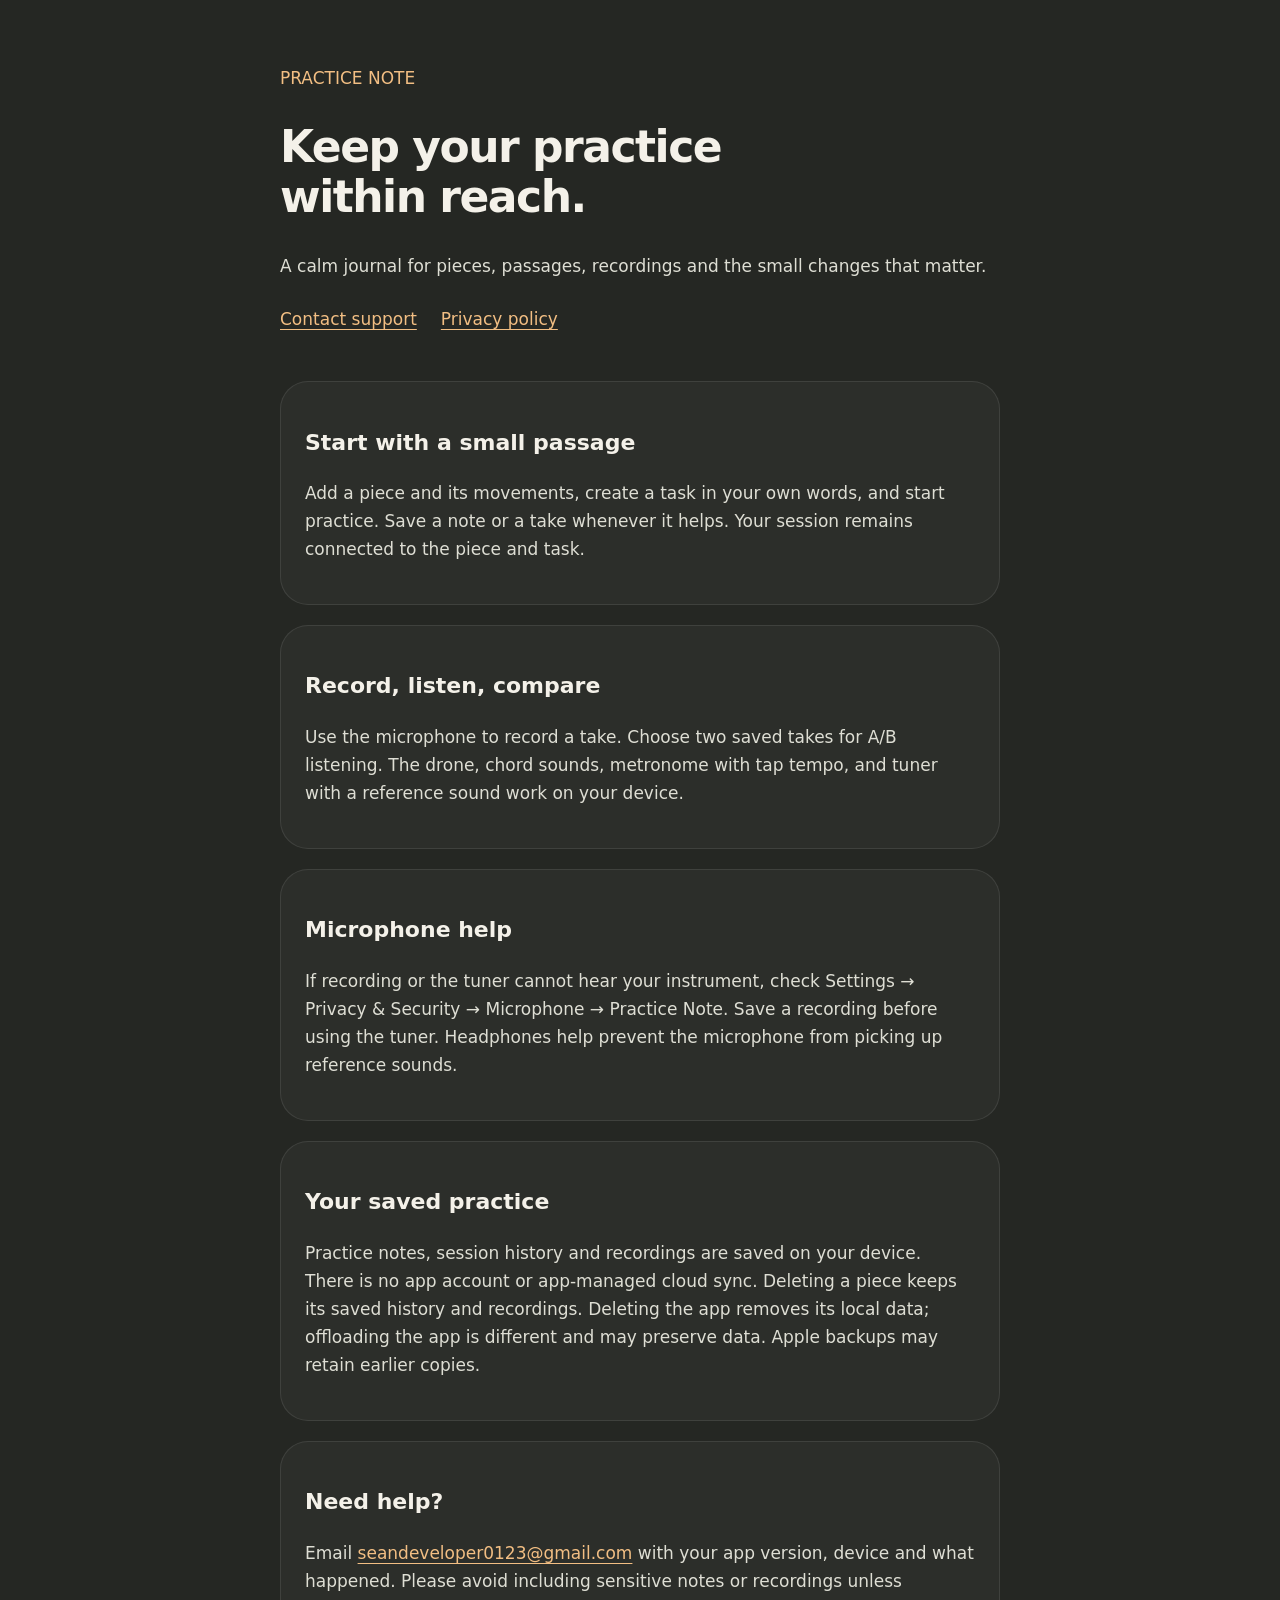
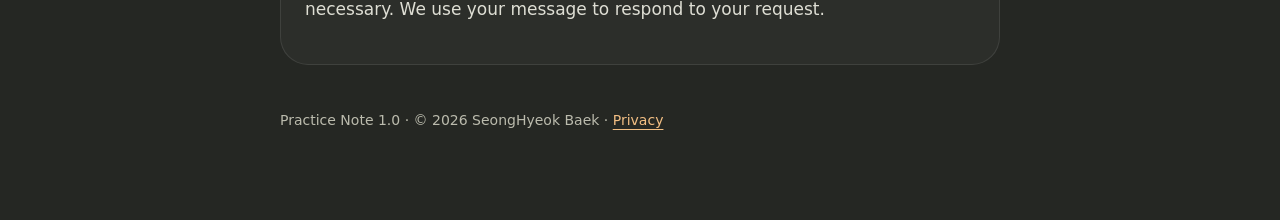
==== index.html @ 087d8af7 "Publish Practice Note support and privacy pages" ====
<!doctype html><html lang="en"><head><meta charset="utf-8"><meta name="viewport" content="width=device-width,initial-scale=1"><title>Practice Note · Support</title><meta name="description" content="Support and privacy information for Practice Note, a calm practice journal for musicians."><style>html{color-scheme:light dark}body{margin:0;background:#252723;color:#f4f1e9;font:17px/1.65 system-ui,-apple-system,sans-serif}main{max-width:720px;margin:64px auto;padding:0 24px}header{margin-bottom:40px}h1{font-size:44px;line-height:1.15;letter-spacing:-1.5px}h2{font-size:22px}p{color:#deded4}section{background:#ffffff09;border:1px solid #ffffff17;border-radius:28px;padding:24px;margin:20px 0}a{color:#f2be83;text-underline-offset:4px}nav a{display:inline-block;margin-right:24px;padding:8px 0}.tag{color:#f2be83}footer{font-size:14px;color:#bbbbad;padding:24px 0}li{margin:8px 0}@media(max-width:480px){main{margin:40px auto}h1{font-size:38px}}</style></head><body><main><header><p class="tag">PRACTICE NOTE</p><h1>Keep your practice<br>within reach.</h1><p>A calm journal for pieces, passages, recordings and the small changes that matter.</p><nav><a href="mailto:seandeveloper0123@gmail.com">Contact support</a><a href="privacy.html">Privacy policy</a></nav></header><section><h2>Start with a small passage</h2><p>Add a piece and its movements, create a task in your own words, and start practice. Save a note or a take whenever it helps. Your session remains connected to the piece and task.</p></section><section><h2>Record, listen, compare</h2><p>Use the microphone to record a take. Choose two saved takes for A/B listening. The drone, chord sounds, metronome with tap tempo, and tuner with a reference sound work on your device.</p></section><section><h2>Microphone help</h2><p>If recording or the tuner cannot hear your instrument, check Settings → Privacy &amp; Security → Microphone → Practice Note. Save a recording before using the tuner. Headphones help prevent the microphone from picking up reference sounds.</p></section><section><h2>Your saved practice</h2><p>Practice notes, session history and recordings are saved on your device. There is no app account or app-managed cloud sync. Deleting a piece keeps its saved history and recordings. Deleting the app removes its local data; offloading the app is different and may preserve data. Apple backups may retain earlier copies.</p></section><section><h2>Need help?</h2><p>Email <a href="mailto:seandeveloper0123@gmail.com">seandeveloper0123@gmail.com</a> with your app version, device and what happened. Please avoid including sensitive notes or recordings unless necessary. We use your message to respond to your request.</p></section><footer>Practice Note 1.0 · © 2026 SeongHyeok Baek · <a href="privacy.html">Privacy</a></footer></main></body></html>
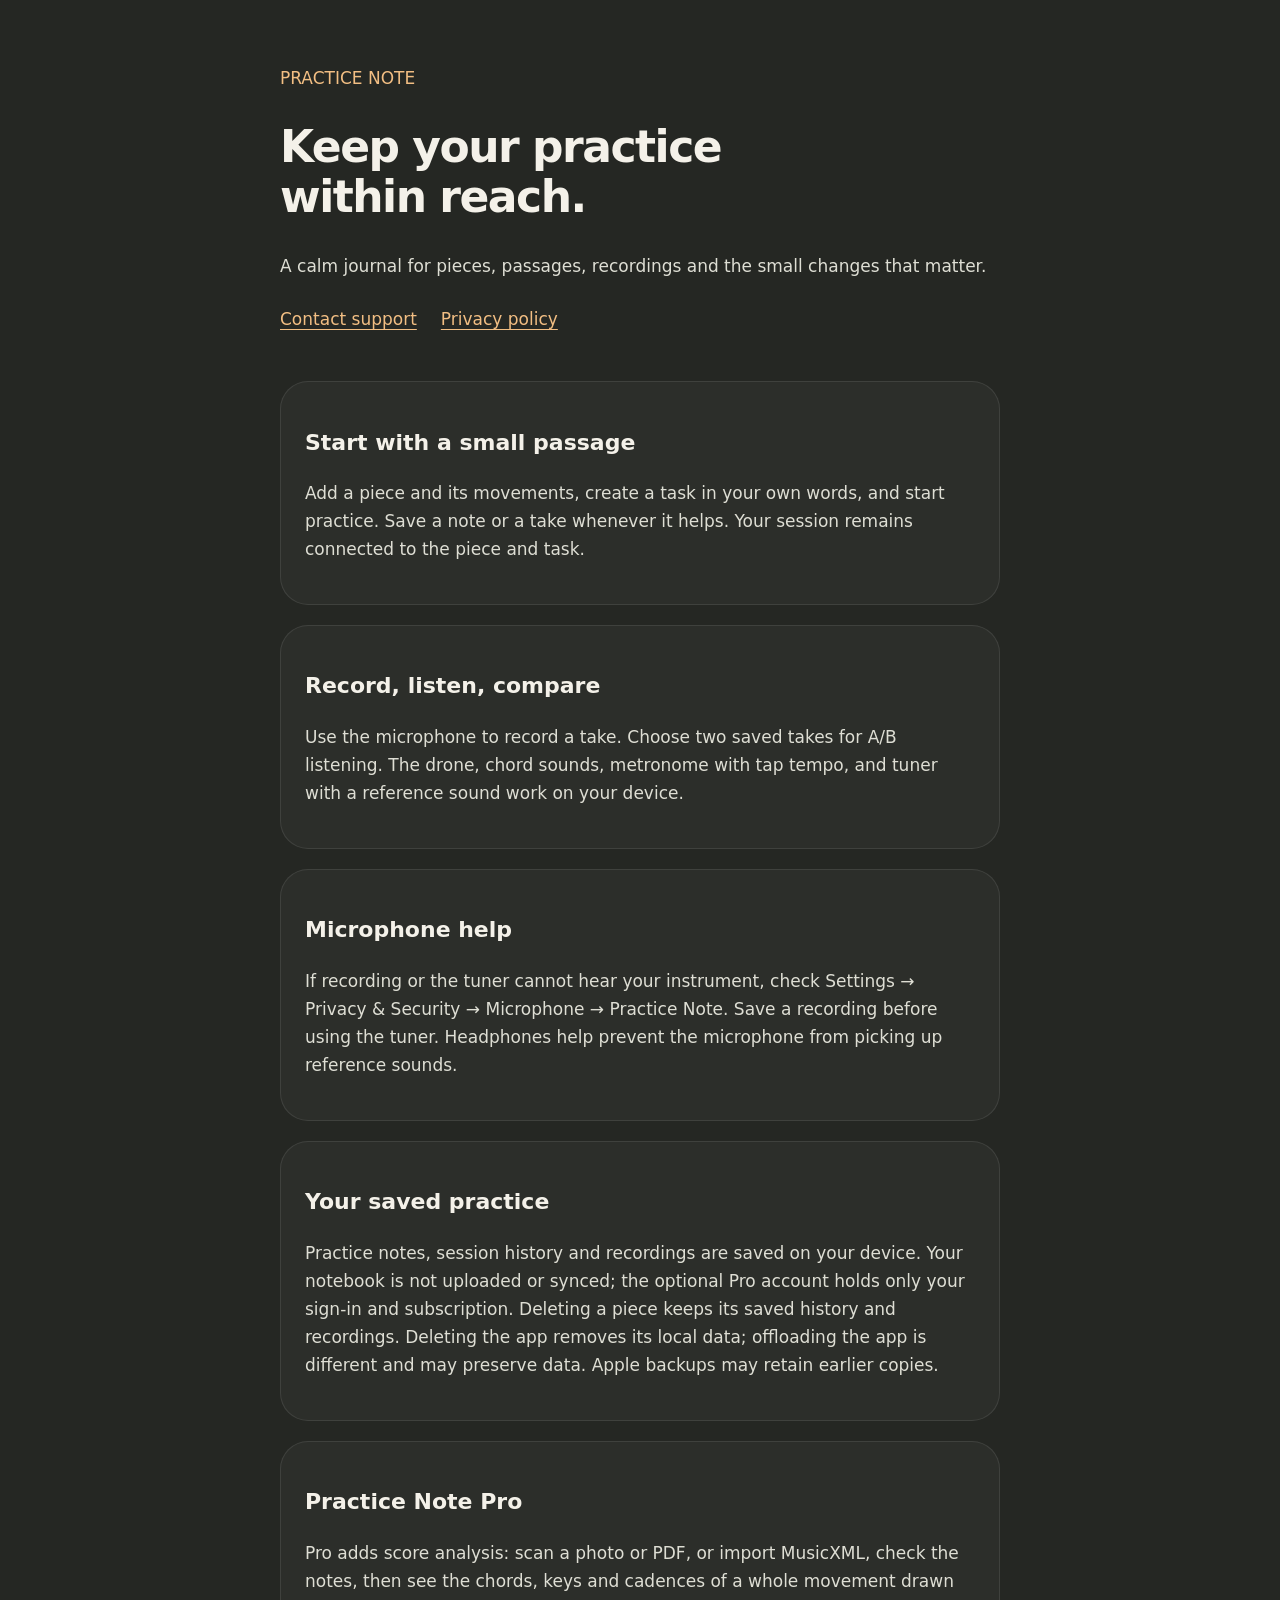
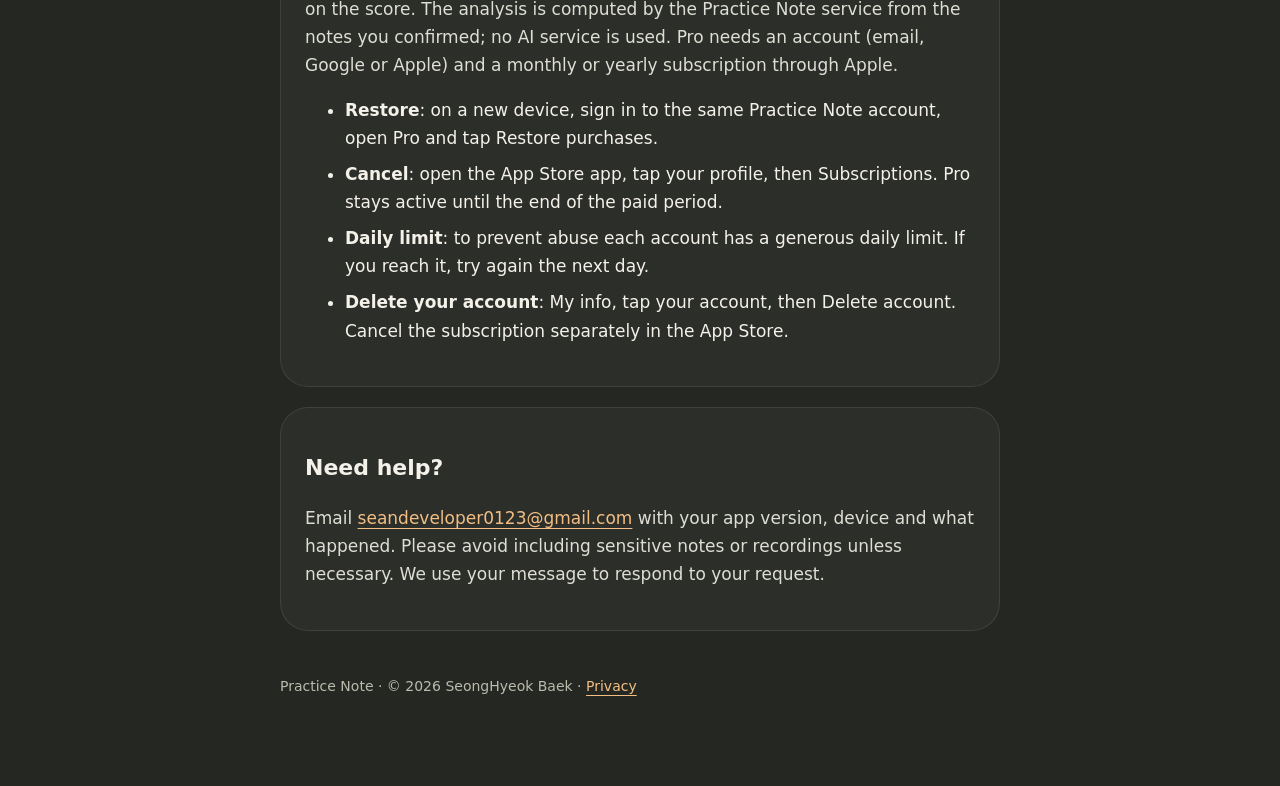
==== commit 65bff54a: "Score analysis no longer uses an AI service; add Pro help (iOS 1.2.3) Co-Authored-By: Claude Opus 5." ====
--- a/index.html
+++ b/index.html
@@ -1 +1 @@
-<!doctype html><html lang="en"><head><meta charset="utf-8"><meta name="viewport" content="width=device-width,initial-scale=1"><title>Practice Note · Support</title><meta name="description" content="Support and privacy information for Practice Note, a calm practice journal for musicians."><style>html{color-scheme:light dark}body{margin:0;background:#252723;color:#f4f1e9;font:17px/1.65 system-ui,-apple-system,sans-serif}main{max-width:720px;margin:64px auto;padding:0 24px}header{margin-bottom:40px}h1{font-size:44px;line-height:1.15;letter-spacing:-1.5px}h2{font-size:22px}p{color:#deded4}section{background:#ffffff09;border:1px solid #ffffff17;border-radius:28px;padding:24px;margin:20px 0}a{color:#f2be83;text-underline-offset:4px}nav a{display:inline-block;margin-right:24px;padding:8px 0}.tag{color:#f2be83}footer{font-size:14px;color:#bbbbad;padding:24px 0}li{margin:8px 0}@media(max-width:480px){main{margin:40px auto}h1{font-size:38px}}</style></head><body><main><header><p class="tag">PRACTICE NOTE</p><h1>Keep your practice<br>within reach.</h1><p>A calm journal for pieces, passages, recordings and the small changes that matter.</p><nav><a href="mailto:seandeveloper0123@gmail.com">Contact support</a><a href="privacy.html">Privacy policy</a></nav></header><section><h2>Start with a small passage</h2><p>Add a piece and its movements, create a task in your own words, and start practice. Save a note or a take whenever it helps. Your session remains connected to the piece and task.</p></section><section><h2>Record, listen, compare</h2><p>Use the microphone to record a take. Choose two saved takes for A/B listening. The drone, chord sounds, metronome with tap tempo, and tuner with a reference sound work on your device.</p></section><section><h2>Microphone help</h2><p>If recording or the tuner cannot hear your instrument, check Settings → Privacy &amp; Security → Microphone → Practice Note. Save a recording before using the tuner. Headphones help prevent the microphone from picking up reference sounds.</p></section><section><h2>Your saved practice</h2><p>Practice notes, session history and recordings are saved on your device. There is no app account or app-managed cloud sync. Deleting a piece keeps its saved history and recordings. Deleting the app removes its local data; offloading the app is different and may preserve data. Apple backups may retain earlier copies.</p></section><section><h2>Need help?</h2><p>Email <a href="mailto:seandeveloper0123@gmail.com">seandeveloper0123@gmail.com</a> with your app version, device and what happened. Please avoid including sensitive notes or recordings unless necessary. We use your message to respond to your request.</p></section><footer>Practice Note 1.0 · © 2026 SeongHyeok Baek · <a href="privacy.html">Privacy</a></footer></main></body></html>
+<!doctype html><html lang="en"><head><meta charset="utf-8"><meta name="viewport" content="width=device-width,initial-scale=1"><title>Practice Note · Support</title><meta name="description" content="Support and privacy information for Practice Note, a calm practice journal for musicians."><style>html{color-scheme:light dark}body{margin:0;background:#252723;color:#f4f1e9;font:17px/1.65 system-ui,-apple-system,sans-serif}main{max-width:720px;margin:64px auto;padding:0 24px}header{margin-bottom:40px}h1{font-size:44px;line-height:1.15;letter-spacing:-1.5px}h2{font-size:22px}p{color:#deded4}section{background:#ffffff09;border:1px solid #ffffff17;border-radius:28px;padding:24px;margin:20px 0}a{color:#f2be83;text-underline-offset:4px}nav a{display:inline-block;margin-right:24px;padding:8px 0}.tag{color:#f2be83}footer{font-size:14px;color:#bbbbad;padding:24px 0}li{margin:8px 0}@media(max-width:480px){main{margin:40px auto}h1{font-size:38px}}</style></head><body><main><header><p class="tag">PRACTICE NOTE</p><h1>Keep your practice<br>within reach.</h1><p>A calm journal for pieces, passages, recordings and the small changes that matter.</p><nav><a href="mailto:seandeveloper0123@gmail.com">Contact support</a><a href="privacy.html">Privacy policy</a></nav></header><section><h2>Start with a small passage</h2><p>Add a piece and its movements, create a task in your own words, and start practice. Save a note or a take whenever it helps. Your session remains connected to the piece and task.</p></section><section><h2>Record, listen, compare</h2><p>Use the microphone to record a take. Choose two saved takes for A/B listening. The drone, chord sounds, metronome with tap tempo, and tuner with a reference sound work on your device.</p></section><section><h2>Microphone help</h2><p>If recording or the tuner cannot hear your instrument, check Settings → Privacy &amp; Security → Microphone → Practice Note. Save a recording before using the tuner. Headphones help prevent the microphone from picking up reference sounds.</p></section><section><h2>Your saved practice</h2><p>Practice notes, session history and recordings are saved on your device. Your notebook is not uploaded or synced; the optional Pro account holds only your sign-in and subscription. Deleting a piece keeps its saved history and recordings. Deleting the app removes its local data; offloading the app is different and may preserve data. Apple backups may retain earlier copies.</p></section><section><h2>Practice Note Pro</h2><p>Pro adds score analysis: scan a photo or PDF, or import MusicXML, check the notes, then see the chords, keys and cadences of a whole movement drawn on the score. The analysis is computed by the Practice Note service from the notes you confirmed; no AI service is used. Pro needs an account (email, Google or Apple) and a monthly or yearly subscription through Apple.</p><ul><li><strong>Restore</strong>: on a new device, sign in to the same Practice Note account, open Pro and tap Restore purchases.</li><li><strong>Cancel</strong>: open the App Store app, tap your profile, then Subscriptions. Pro stays active until the end of the paid period.</li><li><strong>Daily limit</strong>: to prevent abuse each account has a generous daily limit. If you reach it, try again the next day.</li><li><strong>Delete your account</strong>: My info, tap your account, then Delete account. Cancel the subscription separately in the App Store.</li></ul></section><section><h2>Need help?</h2><p>Email <a href="mailto:seandeveloper0123@gmail.com">seandeveloper0123@gmail.com</a> with your app version, device and what happened. Please avoid including sensitive notes or recordings unless necessary. We use your message to respond to your request.</p></section><footer>Practice Note · © 2026 SeongHyeok Baek · <a href="privacy.html">Privacy</a></footer></main></body></html>
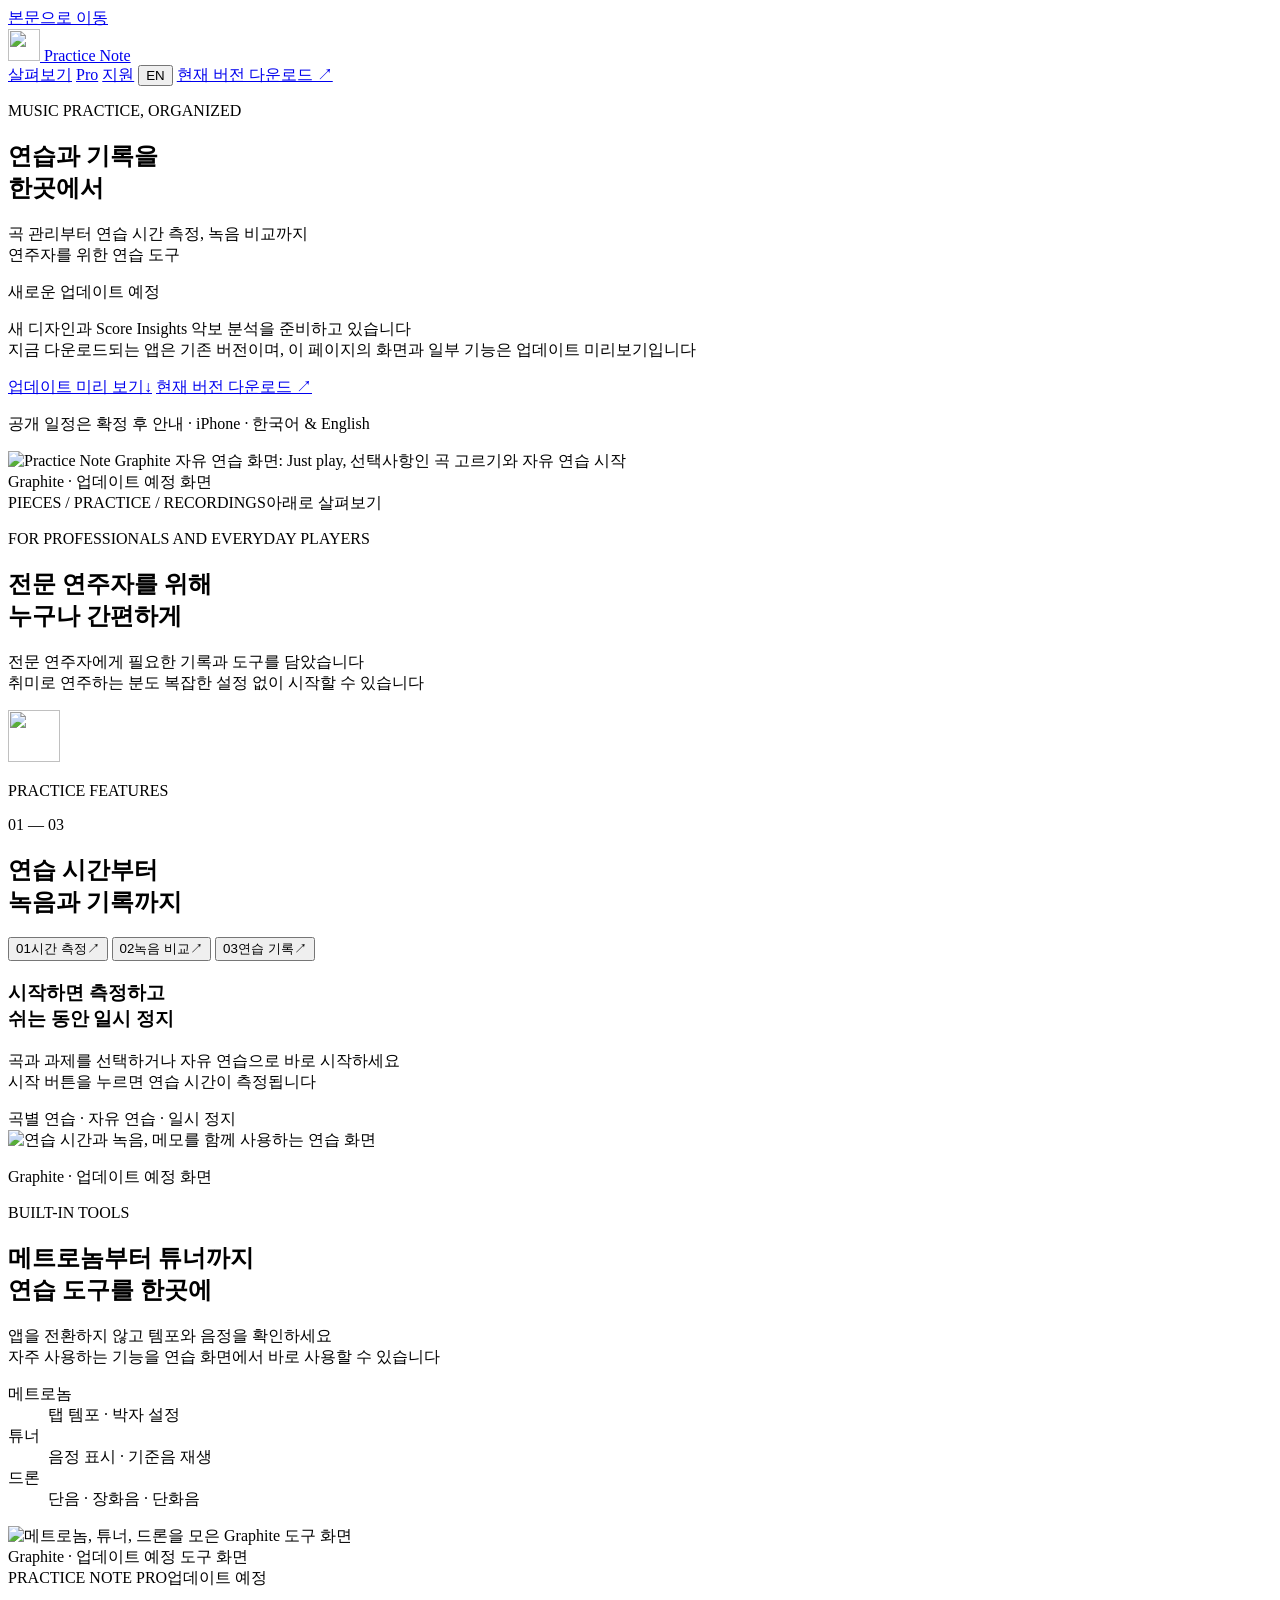
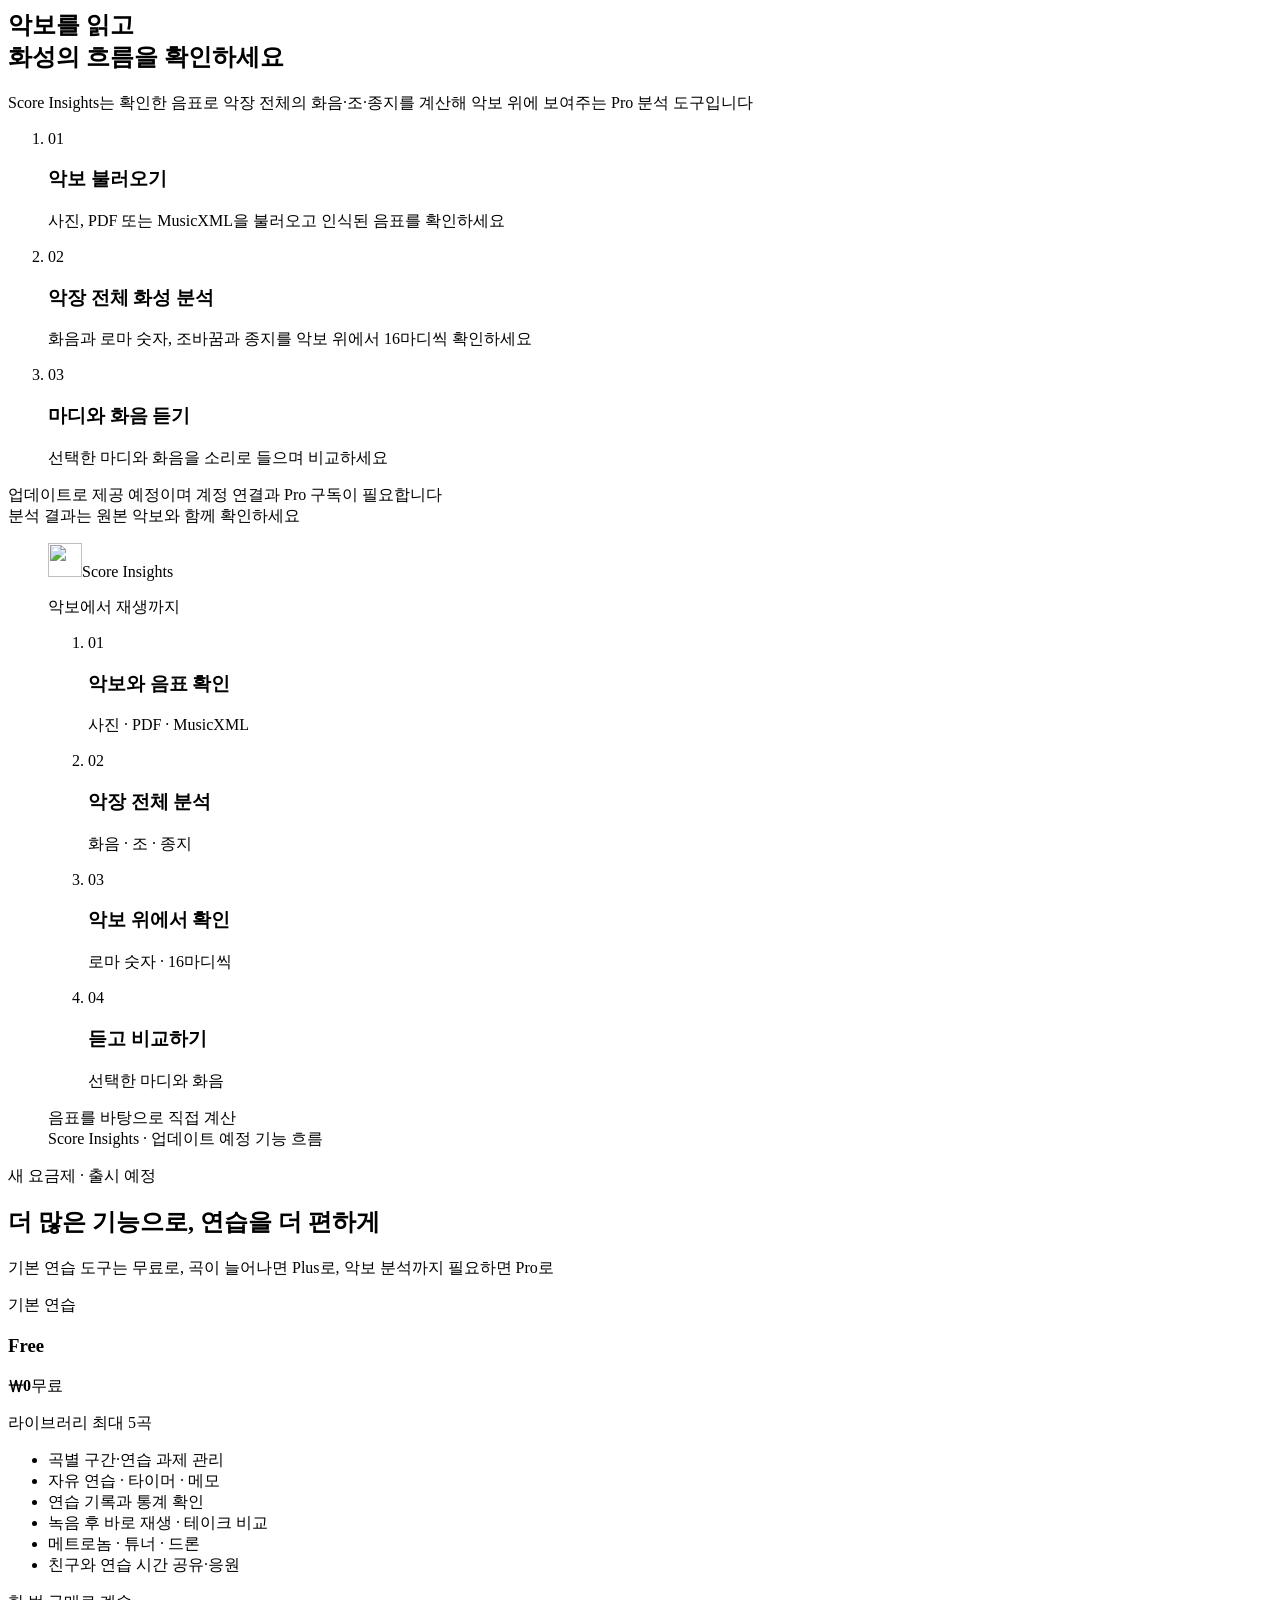
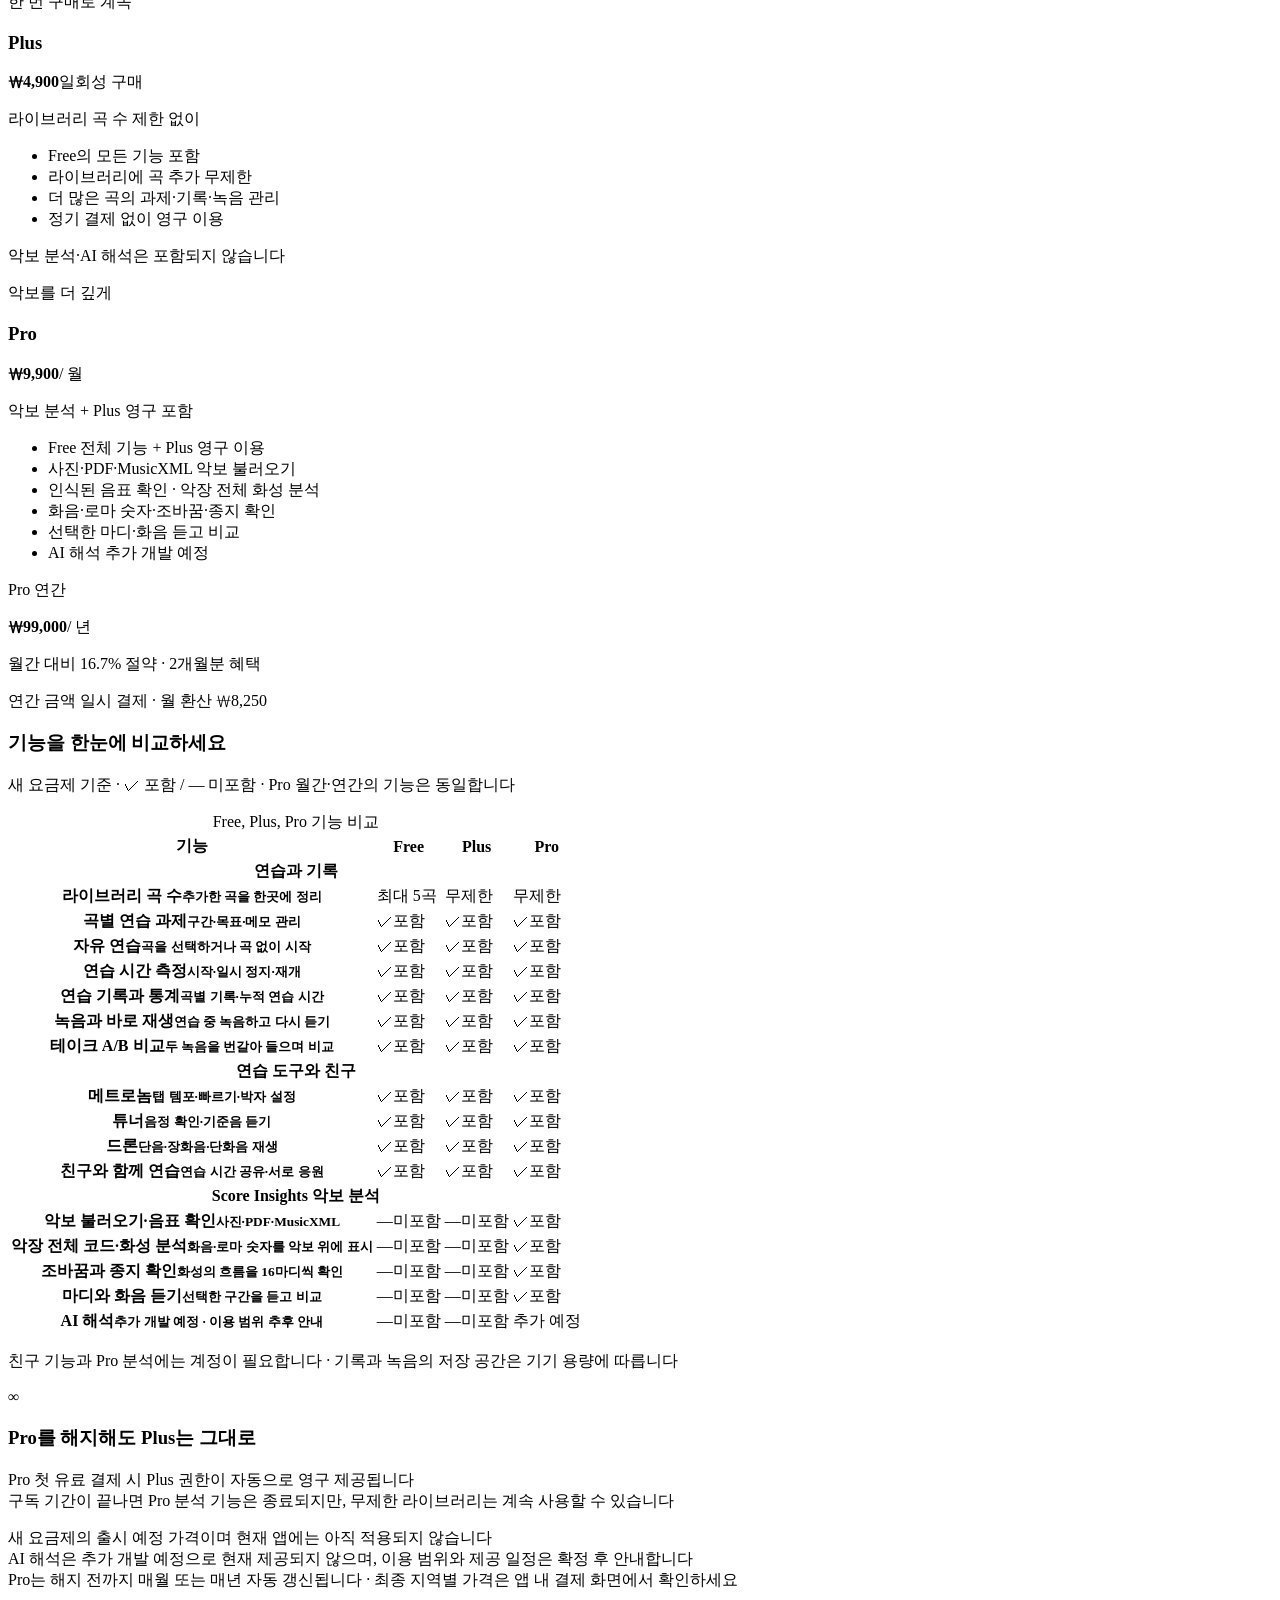
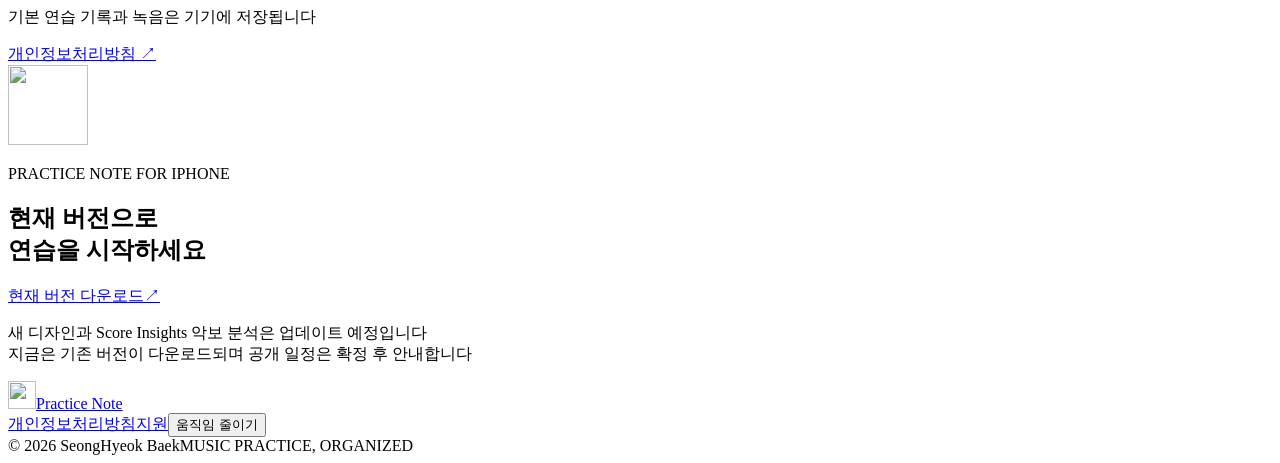
==== commit 4031f3d6: "Move the support site and privacy policy (October 21, 2026 text) to GitHub Pages; hosting section no" ====
--- a/index.html
+++ b/index.html
@@ -1 +1,190 @@
-<!doctype html><html lang="en"><head><meta charset="utf-8"><meta name="viewport" content="width=device-width,initial-scale=1"><title>Practice Note · Support</title><meta name="description" content="Support and privacy information for Practice Note, a calm practice journal for musicians."><style>html{color-scheme:light dark}body{margin:0;background:#252723;color:#f4f1e9;font:17px/1.65 system-ui,-apple-system,sans-serif}main{max-width:720px;margin:64px auto;padding:0 24px}header{margin-bottom:40px}h1{font-size:44px;line-height:1.15;letter-spacing:-1.5px}h2{font-size:22px}p{color:#deded4}section{background:#ffffff09;border:1px solid #ffffff17;border-radius:28px;padding:24px;margin:20px 0}a{color:#f2be83;text-underline-offset:4px}nav a{display:inline-block;margin-right:24px;padding:8px 0}.tag{color:#f2be83}footer{font-size:14px;color:#bbbbad;padding:24px 0}li{margin:8px 0}@media(max-width:480px){main{margin:40px auto}h1{font-size:38px}}</style></head><body><main><header><p class="tag">PRACTICE NOTE</p><h1>Keep your practice<br>within reach.</h1><p>A calm journal for pieces, passages, recordings and the small changes that matter.</p><nav><a href="mailto:seandeveloper0123@gmail.com">Contact support</a><a href="privacy.html">Privacy policy</a></nav></header><section><h2>Start with a small passage</h2><p>Add a piece and its movements, create a task in your own words, and start practice. Save a note or a take whenever it helps. Your session remains connected to the piece and task.</p></section><section><h2>Record, listen, compare</h2><p>Use the microphone to record a take. Choose two saved takes for A/B listening. The drone, chord sounds, metronome with tap tempo, and tuner with a reference sound work on your device.</p></section><section><h2>Microphone help</h2><p>If recording or the tuner cannot hear your instrument, check Settings → Privacy &amp; Security → Microphone → Practice Note. Save a recording before using the tuner. Headphones help prevent the microphone from picking up reference sounds.</p></section><section><h2>Your saved practice</h2><p>Practice notes, session history and recordings are saved on your device. Your notebook is not uploaded or synced; the optional Pro account holds only your sign-in and subscription. Deleting a piece keeps its saved history and recordings. Deleting the app removes its local data; offloading the app is different and may preserve data. Apple backups may retain earlier copies.</p></section><section><h2>Practice Note Pro</h2><p>Pro adds score analysis: scan a photo or PDF, or import MusicXML, check the notes, then see the chords, keys and cadences of a whole movement drawn on the score. The analysis is computed by the Practice Note service from the notes you confirmed; no AI service is used. Pro needs an account (email, Google or Apple) and a monthly or yearly subscription through Apple.</p><ul><li><strong>Restore</strong>: on a new device, sign in to the same Practice Note account, open Pro and tap Restore purchases.</li><li><strong>Cancel</strong>: open the App Store app, tap your profile, then Subscriptions. Pro stays active until the end of the paid period.</li><li><strong>Daily limit</strong>: to prevent abuse each account has a generous daily limit. If you reach it, try again the next day.</li><li><strong>Delete your account</strong>: My info, tap your account, then Delete account. Cancel the subscription separately in the App Store.</li></ul></section><section><h2>Need help?</h2><p>Email <a href="mailto:seandeveloper0123@gmail.com">seandeveloper0123@gmail.com</a> with your app version, device and what happened. Please avoid including sensitive notes or recordings unless necessary. We use your message to respond to your request.</p></section><footer>Practice Note · © 2026 SeongHyeok Baek · <a href="privacy.html">Privacy</a></footer></main></body></html>
+<!doctype html>
+<html lang="ko">
+<head>
+  <meta charset="utf-8"><meta name="viewport" content="width=device-width,initial-scale=1">
+  <title>Practice Note — Music practice, organized</title>
+  <meta name="description" content="Preview the upcoming Practice Note update: a new design and Pro score analysis. The App Store currently offers the existing version. 새로운 디자인과 Pro 악보 분석 업데이트 미리보기">
+  <meta name="theme-color" content="#1a1c1b">
+  <meta property="og:title" content="Practice Note — Music practice, organized">
+  <meta property="og:description" content="A new design and Pro score analysis are coming in a future update. Explore the preview; the current app remains available.">
+  <meta property="og:type" content="website"><meta property="og:image" content="/assets/social-cover.jpg">
+  <link rel="icon" href="/practice-note-support/assets/mark.svg" type="image/svg+xml"><link rel="apple-touch-icon" href="/practice-note-support/assets/icon.png">
+  <link rel="preload" as="font" href="/practice-note-support/assets/fonts/PretendardVariable.woff2" type="font/woff2" crossorigin>
+  <link rel="stylesheet" href="/practice-note-support/styles.css?v=20261023-plans">
+  <script src="/practice-note-support/app.js?v=20261023-plans" defer></script>
+</head>
+<body>
+  <a class="skip" href="#main" data-ko="본문으로 이동" data-en="Skip to content">본문으로 이동</a>
+  <div class="scroll-line" aria-hidden="true"></div>
+  <header class="site-header">
+    <a class="brand" href="/practice-note-support/" aria-label="Practice Note home"><img src="/practice-note-support/assets/mark.svg" alt="" width="32" height="32"> <span>Practice Note</span></a>
+    <nav aria-label="Main navigation">
+      <a class="nav-explore" href="#experience" data-ko="살펴보기" data-en="Explore">살펴보기</a>
+      <a class="nav-pro" href="#pro">Pro</a>
+      <a href="/practice-note-support/support/" data-ko="지원" data-en="Support">지원</a>
+      <button class="language" type="button" aria-label="Switch to English">EN</button>
+      <a class="header-get" href="https://apps.apple.com/kr/app/practice-note/id6818316982" data-ko="현재 버전 다운로드 ↗" data-en="Get the current version ↗">현재 버전 다운로드 ↗</a>
+    </nav>
+  </header>
+  <main id="main">
+    <section class="hero" aria-labelledby="hero-title">
+      <div class="hero-material" aria-hidden="true"></div><div class="hero-light" aria-hidden="true"></div>
+      <div class="hero-copy">
+        <p class="eyebrow enter" data-ko="MUSIC PRACTICE, ORGANIZED" data-en="MUSIC PRACTICE, ORGANIZED">MUSIC PRACTICE, ORGANIZED</p>
+        <h1 id="hero-title" class="enter" style="--delay:100ms"><span data-ko="연습과 기록을" data-en="Your practice">연습과 기록을</span><br><span class="soft" data-ko="한곳에서" data-en="in one place">한곳에서</span></h1>
+        <p class="hero-description enter" style="--delay:200ms" data-ko="곡 관리부터 연습 시간 측정, 녹음 비교까지\n연주자를 위한 연습 도구" data-en="Organize pieces, track practice time and compare recordings\nThe tools you need, together">곡 관리부터 연습 시간 측정, 녹음 비교까지<br>연주자를 위한 연습 도구</p>
+        <aside class="release-notice enter" style="--delay:250ms" aria-labelledby="release-title">
+          <p class="release-status" id="release-title" data-ko="새로운 업데이트 예정" data-en="Upcoming update">새로운 업데이트 예정</p>
+          <p data-ko="새 디자인과 Score Insights 악보 분석을 준비하고 있습니다\n지금 다운로드되는 앱은 기존 버전이며, 이 페이지의 화면과 일부 기능은 업데이트 미리보기입니다" data-en="A new design and Score Insights analysis are on the way\nThe App Store currently offers the existing version. Screens and some features on this page preview the upcoming update">새 디자인과 Score Insights 악보 분석을 준비하고 있습니다<br>지금 다운로드되는 앱은 기존 버전이며, 이 페이지의 화면과 일부 기능은 업데이트 미리보기입니다</p>
+        </aside>
+        <div class="hero-actions enter" style="--delay:300ms">
+          <a class="pill primary" href="#experience"><span data-ko="업데이트 미리 보기" data-en="Explore the update">업데이트 미리 보기</span><span aria-hidden="true">↓</span></a>
+          <a class="text-link" href="https://apps.apple.com/kr/app/practice-note/id6818316982" data-ko="현재 버전 다운로드 ↗" data-en="Download the current version ↗">현재 버전 다운로드 ↗</a>
+        </div>
+        <p class="hero-fine enter" style="--delay:400ms" data-ko="공개 일정은 확정 후 안내 · iPhone · 한국어 & English" data-en="Release date to be announced · iPhone · 한국어 & English">공개 일정은 확정 후 안내 · iPhone · 한국어 & English</p>
+      </div>
+      <div class="hero-visual enter" style="--delay:200ms">
+        <div class="hero-phone phone"><img id="hero-image" src="/practice-note-support/assets/home-just-play-en.png" data-src-ko="/assets/home-just-play-ko.png" data-src-en="/assets/home-just-play-en.png" width="1179" height="2556" alt="Practice Note Graphite 자유 연습 화면: Just play, 선택사항인 곡 고르기와 자유 연습 시작" data-alt-ko="Practice Note Graphite 자유 연습 화면: Just play, 선택사항인 곡 고르기와 자유 연습 시작" data-alt-en="Practice Note Graphite Just play screen with an optional piece selector and free practice action" fetchpriority="high"></div>
+        <div class="visual-label"><span class="live-dot"></span><span data-ko="Graphite · 업데이트 예정 화면" data-en="Graphite · Upcoming update preview">Graphite · 업데이트 예정 화면</span></div>
+      </div>
+      <div class="hero-bottom"><span>PIECES / PRACTICE / RECORDINGS</span><span class="scroll-hint"><span data-ko="아래로 살펴보기" data-en="SCROLL TO EXPLORE">아래로 살펴보기</span><i aria-hidden="true"></i></span></div>
+    </section>
+
+    <section class="intro section-wrap" aria-labelledby="intro-title">
+      <p class="eyebrow reveal">FOR PROFESSIONALS AND EVERYDAY PLAYERS</p>
+      <h2 id="intro-title" class="reveal"><span data-ko="전문 연주자를 위해" data-en="Built for musicians">전문 연주자를 위해</span><br><span class="muted" data-ko="누구나 간편하게" data-en="Simple to get started">누구나 간편하게</span></h2>
+      <div class="intro-bottom reveal"><p data-ko="전문 연주자에게 필요한 기록과 도구를 담았습니다\n취미로 연주하는 분도 복잡한 설정 없이 시작할 수 있습니다" data-en="Practice tools and organization for professional musicians\nStraightforward enough for anyone learning or playing for enjoyment">전문 연주자에게 필요한 기록과 도구를 담았습니다<br>취미로 연주하는 분도 복잡한 설정 없이 시작할 수 있습니다</p><span class="small-mark" aria-hidden="true"><img src="/practice-note-support/assets/mark.svg" alt="" width="52" height="52"></span></div>
+    </section>
+
+    <section class="experience section-wrap" id="experience" aria-labelledby="experience-title">
+      <div class="section-top reveal"><p class="eyebrow">PRACTICE FEATURES</p><p class="section-count">01 — 03</p></div>
+      <div class="experience-grid">
+        <div class="experience-copy">
+          <h2 class="reveal" id="experience-title" data-ko="연습 시간부터\n녹음과 기록까지" data-en="Track your time\nReview your practice">연습 시간부터<br>녹음과 기록까지</h2>
+          <div class="feature-tabs" role="tablist" aria-label="Practice features">
+            <button role="tab" type="button" id="tab-practice" aria-controls="panel-practice" aria-selected="true" tabindex="0" data-feature="practice"><span>01</span><span data-ko="시간 측정" data-en="Timer">시간 측정</span><span aria-hidden="true">↗</span></button>
+            <button role="tab" type="button" id="tab-recordings" aria-controls="panel-recordings" aria-selected="false" tabindex="-1" data-feature="recordings"><span>02</span><span data-ko="녹음 비교" data-en="Recordings">녹음 비교</span><span aria-hidden="true">↗</span></button>
+            <button role="tab" type="button" id="tab-journal" aria-controls="panel-journal" aria-selected="false" tabindex="-1" data-feature="journal"><span>03</span><span data-ko="연습 기록" data-en="History">연습 기록</span><span aria-hidden="true">↗</span></button>
+          </div>
+          <div class="feature-panel" id="panel-practice" role="tabpanel" aria-labelledby="tab-practice" tabindex="0">
+            <h3 data-ko="시작하면 측정하고\n쉬는 동안 일시 정지" data-en="Start the timer\nPause when you need to">시작하면 측정하고<br>쉬는 동안 일시 정지</h3>
+            <p data-ko="곡과 과제를 선택하거나 자유 연습으로 바로 시작하세요\n시작 버튼을 누르면 연습 시간이 측정됩니다" data-en="Choose a piece and task, or start a free practice session\nThe timer runs from the moment you press start">곡과 과제를 선택하거나 자유 연습으로 바로 시작하세요<br>시작 버튼을 누르면 연습 시간이 측정됩니다</p>
+            <span class="feature-meta" data-ko="곡별 연습 · 자유 연습 · 일시 정지" data-en="PIECES · FREE PRACTICE · PAUSE">곡별 연습 · 자유 연습 · 일시 정지</span>
+          </div>
+          <div class="feature-panel" id="panel-recordings" role="tabpanel" aria-labelledby="tab-recordings" tabindex="0" hidden>
+            <h3 data-ko="두 녹음을 번갈아 듣고\n차이를 확인하세요" data-en="Compare two takes\nHear what changed">두 녹음을 번갈아 듣고<br>차이를 확인하세요</h3>
+            <p data-ko="녹음과 메모를 곡별로 정리하고 두 테이크를 A/B로 비교하세요\n확인한 내용은 다음 연습에 참고할 수 있습니다" data-en="Keep recordings and notes organized by piece\nSwitch between two takes with A/B playback">녹음과 메모를 곡별로 정리하고 두 테이크를 A/B로 비교하세요<br>확인한 내용은 다음 연습에 참고할 수 있습니다</p>
+            <span class="feature-meta" data-ko="곡별 녹음 · 메모 · A/B 비교" data-en="RECORDINGS · NOTES · A/B PLAYBACK">곡별 녹음 · 메모 · A/B 비교</span>
+          </div>
+          <div class="feature-panel" id="panel-journal" role="tabpanel" aria-labelledby="tab-journal" tabindex="0" hidden>
+            <h3 data-ko="곡별 연습 내역을\n한눈에 확인하세요" data-en="See your sessions\nReview your week">곡별 연습 내역을<br>한눈에 확인하세요</h3>
+            <p data-ko="세션을 저장하면 연습 시간과 메모를 다시 볼 수 있습니다\n주간 통계로 연습량과 자주 연습한 곡을 확인하세요" data-en="Save sessions to revisit your practice time and notes\nCheck weekly totals and your most-practised pieces">세션을 저장하면 연습 시간과 메모를 다시 볼 수 있습니다<br>주간 통계로 연습량과 자주 연습한 곡을 확인하세요</p>
+            <span class="feature-meta" data-ko="세션 기록 · 주간 연습 시간 · 연속 연습" data-en="SESSION HISTORY · WEEKLY TIME · STREAKS">세션 기록 · 주간 연습 시간 · 연속 연습</span>
+          </div>
+        </div>
+        <div class="feature-stage reveal">
+          <div class="stage-halo" aria-hidden="true"></div>
+          <div class="phone feature-phone"><img id="feature-image" src="/practice-note-support/assets/practice.webp" alt="연습 시간과 녹음, 메모를 함께 사용하는 연습 화면" width="1179" height="2556" loading="lazy"></div>
+          <p class="stage-caption" data-ko="Graphite · 업데이트 예정 화면" data-en="Graphite · Upcoming update preview">Graphite · 업데이트 예정 화면</p>
+        </div>
+      </div>
+    </section>
+
+    <section class="studio" aria-labelledby="studio-title">
+      <div class="studio-material" aria-hidden="true"></div>
+      <div class="section-wrap studio-inner">
+        <div class="studio-copy reveal"><p class="eyebrow">BUILT-IN TOOLS</p><h2 id="studio-title" data-ko="메트로놈부터 튜너까지\n연습 도구를 한곳에" data-en="Metronome, tuner\nand chord drone">메트로놈부터 튜너까지<br>연습 도구를 한곳에</h2><p data-ko="앱을 전환하지 않고 템포와 음정을 확인하세요\n자주 사용하는 기능을 연습 화면에서 바로 사용할 수 있습니다" data-en="Check tempo and pitch without switching apps\nAccess everyday tools directly from your practice session">앱을 전환하지 않고 템포와 음정을 확인하세요<br>자주 사용하는 기능을 연습 화면에서 바로 사용할 수 있습니다</p>
+          <dl class="tool-list"><div><dt data-ko="메트로놈" data-en="Metronome">메트로놈</dt><dd data-ko="탭 템포 · 박자 설정" data-en="Tap tempo · Time signatures">탭 템포 · 박자 설정</dd></div><div><dt data-ko="튜너" data-en="Tuner">튜너</dt><dd data-ko="음정 표시 · 기준음 재생" data-en="Pitch display · Reference tone">음정 표시 · 기준음 재생</dd></div><div><dt data-ko="드론" data-en="Drone">드론</dt><dd data-ko="단음 · 장화음 · 단화음" data-en="Single notes · Major &amp; minor chords">단음 · 장화음 · 단화음</dd></div></dl>
+        </div>
+        <div class="studio-visual reveal"><div class="phone studio-phone"><img src="/practice-note-support/assets/tools.webp" alt="메트로놈, 튜너, 드론을 모은 Graphite 도구 화면" data-alt-ko="메트로놈, 튜너, 드론을 모은 Graphite 도구 화면" data-alt-en="Graphite studio with a metronome, tuner and chord drone" width="1179" height="2556" loading="lazy"></div><span class="studio-caption" data-ko="Graphite · 업데이트 예정 도구 화면" data-en="Graphite · Upcoming studio preview">Graphite · 업데이트 예정 도구 화면</span></div>
+      </div>
+    </section>
+
+    <section class="pro section-wrap" id="pro" aria-labelledby="pro-title">
+      <div class="pro-grid">
+        <div class="pro-copy reveal">
+          <div class="pro-kicker"><span class="pro-badge">PRACTICE NOTE PRO</span><span class="release-tag" data-ko="업데이트 예정" data-en="COMING IN THE UPDATE">업데이트 예정</span></div>
+          <h2 id="pro-title" data-ko="악보를 읽고
+화성의 흐름을 확인하세요" data-en="Read your score
+Explore the harmony">악보를 읽고<br>화성의 흐름을 확인하세요</h2>
+          <p class="pro-lead" data-ko="Score Insights는 확인한 음표로 악장 전체의 화음·조·종지를 계산해 악보 위에 보여주는 Pro 분석 도구입니다" data-en="Score Insights is a Pro analysis tool that calculates chords, keys and cadences across an entire movement from confirmed notes and displays them on the score">Score Insights는 확인한 음표로 악장 전체의 화음·조·종지를 계산해 악보 위에 보여주는 Pro 분석 도구입니다</p>
+          <ol class="pro-steps">
+            <li><span>01</span><div><h3 data-ko="악보 불러오기" data-en="Import your score">악보 불러오기</h3><p data-ko="사진, PDF 또는 MusicXML을 불러오고 인식된 음표를 확인하세요" data-en="Import a photo, PDF or MusicXML file, then review the recognized notes">사진, PDF 또는 MusicXML을 불러오고 인식된 음표를 확인하세요</p></div></li>
+            <li><span>02</span><div><h3 data-ko="악장 전체 화성 분석" data-en="Analyze a whole movement">악장 전체 화성 분석</h3><p data-ko="화음과 로마 숫자, 조바꿈과 종지를 악보 위에서 16마디씩 확인하세요" data-en="View chords, Roman numerals, key changes and cadences on the score, 16 measures at a time">화음과 로마 숫자, 조바꿈과 종지를 악보 위에서 16마디씩 확인하세요</p></div></li>
+            <li><span>03</span><div><h3 data-ko="마디와 화음 듣기" data-en="Listen to measures and chords">마디와 화음 듣기</h3><p data-ko="선택한 마디와 화음을 소리로 들으며 비교하세요" data-en="Listen to selected measures and chords and compare what you hear">선택한 마디와 화음을 소리로 들으며 비교하세요</p></div></li>
+          </ol>
+          <p class="pro-note" data-ko="업데이트로 제공 예정이며 계정 연결과 Pro 구독이 필요합니다
+분석 결과는 원본 악보와 함께 확인하세요" data-en="Planned for the upcoming update; requires an account and a Pro subscription
+Review the analysis alongside your original score">업데이트로 제공 예정이며 계정 연결과 Pro 구독이 필요합니다<br>분석 결과는 원본 악보와 함께 확인하세요</p>
+        </div>
+<figure class="pro-visual reveal"><div class="score-flow"><div class="score-flow-heading"><img src="/practice-note-support/assets/mark.svg" width="34" height="34" alt=""><span>Score Insights</span></div><p class="score-flow-intro" data-ko="악보에서 재생까지" data-en="From score to playback">악보에서 재생까지</p><ol><li><span class="score-flow-number">01</span><div><h3 data-ko="악보와 음표 확인" data-en="Review your score and notes">악보와 음표 확인</h3><p data-ko="사진 · PDF · MusicXML" data-en="Photo · PDF · MusicXML">사진 · PDF · MusicXML</p></div></li><li><span class="score-flow-number">02</span><div><h3 data-ko="악장 전체 분석" data-en="Analyze the movement">악장 전체 분석</h3><p data-ko="화음 · 조 · 종지" data-en="Chords · Keys · Cadences">화음 · 조 · 종지</p></div></li><li><span class="score-flow-number">03</span><div><h3 data-ko="악보 위에서 확인" data-en="Read it on the score">악보 위에서 확인</h3><p data-ko="로마 숫자 · 16마디씩" data-en="Roman numerals · 16 measures">로마 숫자 · 16마디씩</p></div></li><li><span class="score-flow-number">04</span><div><h3 data-ko="듣고 비교하기" data-en="Listen and compare">듣고 비교하기</h3><p data-ko="선택한 마디와 화음" data-en="Selected measures and chords">선택한 마디와 화음</p></div></li></ol><div class="score-flow-footer"><span data-ko="음표를 바탕으로 직접 계산" data-en="Calculated directly from notes">음표를 바탕으로 직접 계산</span></div></div><figcaption data-ko="Score Insights · 업데이트 예정 기능 흐름" data-en="Score Insights · Upcoming feature workflow">Score Insights · 업데이트 예정 기능 흐름</figcaption></figure>
+      </div>
+      <section class="pricing reveal" id="plans" aria-labelledby="plans-title">
+        <div class="pricing-heading">
+          <div><p class="eyebrow" data-ko="새 요금제 · 출시 예정" data-en="NEW PLANS · COMING SOON">새 요금제 · 출시 예정</p><h2 id="plans-title" data-ko="더 많은 기능으로, 연습을 더 편하게" data-en="More tools for better practice">더 많은 기능으로, 연습을 더 편하게</h2></div>
+        </div>
+        <p class="pricing-intro" data-ko="기본 연습 도구는 무료로, 곡이 늘어나면 Plus로, 악보 분석까지 필요하면 Pro로" data-en="Start with free practice tools, add unlimited pieces with Plus, or explore score analysis with Pro">기본 연습 도구는 무료로, 곡이 늘어나면 Plus로, 악보 분석까지 필요하면 Pro로</p>
+        <div class="pricing-cards">
+          <article class="plan-card">
+            <span class="plan-label" data-ko="기본 연습" data-en="THE ESSENTIALS">기본 연습</span><h3>Free</h3>
+            <p class="plan-price"><strong data-krw="₩0" data-usd="$0">₩0</strong><span data-ko="무료" data-en="Free">무료</span></p>
+            <p class="plan-subtitle" data-ko="라이브러리 최대 5곡" data-en="Up to 5 pieces in your library">라이브러리 최대 5곡</p>
+            <ul><li data-ko="곡별 구간·연습 과제 관리" data-en="Passages and tasks for each piece">곡별 구간·연습 과제 관리</li><li data-ko="자유 연습 · 타이머 · 메모" data-en="Free practice · Timer · Notes">자유 연습 · 타이머 · 메모</li><li data-ko="연습 기록과 통계 확인" data-en="Practice history and statistics">연습 기록과 통계 확인</li><li data-ko="녹음 후 바로 재생 · 테이크 비교" data-en="Record, replay and compare takes">녹음 후 바로 재생 · 테이크 비교</li><li data-ko="메트로놈 · 튜너 · 드론" data-en="Metronome · Tuner · Drone">메트로놈 · 튜너 · 드론</li><li data-ko="친구와 연습 시간 공유·응원" data-en="Share practice time and encourage friends">친구와 연습 시간 공유·응원</li></ul>
+          </article>
+          <article class="plan-card">
+            <span class="plan-label" data-ko="한 번 구매로 계속" data-en="BUY ONCE, KEEP IT">한 번 구매로 계속</span><h3>Plus</h3>
+            <p class="plan-price"><strong data-krw="₩4,900" data-usd="$4">₩4,900</strong><span data-ko="일회성 구매" data-en="One-time purchase">일회성 구매</span></p>
+            <p class="plan-subtitle" data-ko="라이브러리 곡 수 제한 없이" data-en="Unlimited pieces in your library">라이브러리 곡 수 제한 없이</p>
+            <ul><li data-ko="Free의 모든 기능 포함" data-en="Everything in Free">Free의 모든 기능 포함</li><li data-ko="라이브러리에 곡 추가 무제한" data-en="Unlimited pieces in your library">라이브러리에 곡 추가 무제한</li><li data-ko="더 많은 곡의 과제·기록·녹음 관리" data-en="Organize tasks, history and takes across more pieces">더 많은 곡의 과제·기록·녹음 관리</li><li data-ko="정기 결제 없이 영구 이용" data-en="Lifetime access, no recurring charge">정기 결제 없이 영구 이용</li></ul>
+            <p class="plan-exclusion" data-ko="악보 분석·AI 해석은 포함되지 않습니다" data-en="Score analysis and AI interpretation are not included">악보 분석·AI 해석은 포함되지 않습니다</p>
+          </article>
+          <article class="plan-card plan-card-pro">
+            <span class="plan-label" data-ko="악보를 더 깊게" data-en="GO DEEPER INTO YOUR SCORE">악보를 더 깊게</span><h3>Pro</h3>
+            <p class="plan-price"><strong data-krw="₩9,900" data-usd="$9">₩9,900</strong><span data-ko="/ 월" data-en="/ month">/ 월</span></p>
+            <p class="plan-subtitle" data-ko="악보 분석 + Plus 영구 포함" data-en="Score analysis + lifetime Plus">악보 분석 + Plus 영구 포함</p>
+            <ul><li data-ko="Free 전체 기능 + Plus 영구 이용" data-en="Everything in Free + lifetime Plus">Free 전체 기능 + Plus 영구 이용</li><li data-ko="사진·PDF·MusicXML 악보 불러오기" data-en="Import photo, PDF and MusicXML scores">사진·PDF·MusicXML 악보 불러오기</li><li data-ko="인식된 음표 확인 · 악장 전체 화성 분석" data-en="Review notes and analyze a whole movement">인식된 음표 확인 · 악장 전체 화성 분석</li><li data-ko="화음·로마 숫자·조바꿈·종지 확인" data-en="Chords, Roman numerals, key changes and cadences">화음·로마 숫자·조바꿈·종지 확인</li><li data-ko="선택한 마디·화음 듣고 비교" data-en="Listen to selected measures and chords">선택한 마디·화음 듣고 비교</li><li><span data-ko="AI 해석" data-en="AI interpretation">AI 해석</span> <span class="planned-feature" data-ko="추가 개발 예정" data-en="Planned separately">추가 개발 예정</span></li></ul>
+            <div class="annual-plan"><span class="annual-label" data-ko="Pro 연간" data-en="Pro annual">Pro 연간</span><p class="annual-price"><strong data-krw="₩99,000" data-usd="$90">₩99,000</strong><span data-ko="/ 년" data-en="/ year">/ 년</span></p><p class="annual-saving" data-ko="월간 대비 16.7% 절약 · 2개월분 혜택" data-en="Save 16.7% vs monthly · 2 months’ worth included">월간 대비 16.7% 절약 · 2개월분 혜택</p><p class="annual-detail"><span data-ko="연간 금액 일시 결제 · 월 환산" data-en="Billed annually · Monthly equivalent">연간 금액 일시 결제 · 월 환산</span> <span data-krw="₩8,250" data-usd="$7.50">₩8,250</span></p></div>
+          </article>
+        </div>
+        <section class="feature-comparison" id="compare" aria-labelledby="compare-title">
+          <h3 id="compare-title" data-ko="기능을 한눈에 비교하세요" data-en="Compare every feature">기능을 한눈에 비교하세요</h3>
+          <p class="comparison-intro" data-ko="새 요금제 기준 · ✓ 포함 / — 미포함 · Pro 월간·연간의 기능은 동일합니다" data-en="Upcoming plans · ✓ Included / — Not included · Monthly and annual Pro include the same features">새 요금제 기준 · ✓ 포함 / — 미포함 · Pro 월간·연간의 기능은 동일합니다</p>
+          <table class="feature-table">
+            <caption class="sr-only" data-ko="Free, Plus, Pro 기능 비교" data-en="Free, Plus and Pro feature comparison">Free, Plus, Pro 기능 비교</caption>
+            <colgroup><col class="feature-column"><col><col><col></colgroup>
+            <thead><tr><th scope="col" data-ko="기능" data-en="Feature">기능</th><th scope="col">Free</th><th scope="col">Plus</th><th scope="col">Pro</th></tr></thead>
+            <tbody><tr class="feature-group"><th colspan="4" scope="colgroup" data-ko="연습과 기록" data-en="Practice and recording">연습과 기록</th></tr>
+              <tr><th scope="row"><span data-ko="라이브러리 곡 수" data-en="Library pieces">라이브러리 곡 수</span><small data-ko="추가한 곡을 한곳에 정리" data-en="Keep your repertoire organized">추가한 곡을 한곳에 정리</small></th><td><span data-ko="최대 5곡" data-en="Up to 5">최대 5곡</span></td><td><span data-ko="무제한" data-en="Unlimited">무제한</span></td><td><span data-ko="무제한" data-en="Unlimited">무제한</span></td></tr>
+              <tr><th scope="row"><span data-ko="곡별 연습 과제" data-en="Tasks for each piece">곡별 연습 과제</span><small data-ko="구간·목표·메모 관리" data-en="Passages, goals and notes">구간·목표·메모 관리</small></th><td class="included"><span aria-hidden="true">✓</span><span class="sr-only" data-ko="포함" data-en="Included">포함</span></td><td class="included"><span aria-hidden="true">✓</span><span class="sr-only" data-ko="포함" data-en="Included">포함</span></td><td class="included"><span aria-hidden="true">✓</span><span class="sr-only" data-ko="포함" data-en="Included">포함</span></td></tr>
+              <tr><th scope="row"><span data-ko="자유 연습" data-en="Free practice">자유 연습</span><small data-ko="곡을 선택하거나 곡 없이 시작" data-en="With or without a piece">곡을 선택하거나 곡 없이 시작</small></th><td class="included"><span aria-hidden="true">✓</span><span class="sr-only" data-ko="포함" data-en="Included">포함</span></td><td class="included"><span aria-hidden="true">✓</span><span class="sr-only" data-ko="포함" data-en="Included">포함</span></td><td class="included"><span aria-hidden="true">✓</span><span class="sr-only" data-ko="포함" data-en="Included">포함</span></td></tr>
+              <tr><th scope="row"><span data-ko="연습 시간 측정" data-en="Practice timer">연습 시간 측정</span><small data-ko="시작·일시 정지·재개" data-en="Start, pause and resume">시작·일시 정지·재개</small></th><td class="included"><span aria-hidden="true">✓</span><span class="sr-only" data-ko="포함" data-en="Included">포함</span></td><td class="included"><span aria-hidden="true">✓</span><span class="sr-only" data-ko="포함" data-en="Included">포함</span></td><td class="included"><span aria-hidden="true">✓</span><span class="sr-only" data-ko="포함" data-en="Included">포함</span></td></tr>
+              <tr><th scope="row"><span data-ko="연습 기록과 통계" data-en="History and statistics">연습 기록과 통계</span><small data-ko="곡별 기록·누적 연습 시간" data-en="Session history and practice time">곡별 기록·누적 연습 시간</small></th><td class="included"><span aria-hidden="true">✓</span><span class="sr-only" data-ko="포함" data-en="Included">포함</span></td><td class="included"><span aria-hidden="true">✓</span><span class="sr-only" data-ko="포함" data-en="Included">포함</span></td><td class="included"><span aria-hidden="true">✓</span><span class="sr-only" data-ko="포함" data-en="Included">포함</span></td></tr>
+              <tr><th scope="row"><span data-ko="녹음과 바로 재생" data-en="Recording and playback">녹음과 바로 재생</span><small data-ko="연습 중 녹음하고 다시 듣기" data-en="Record your practice and listen back">연습 중 녹음하고 다시 듣기</small></th><td class="included"><span aria-hidden="true">✓</span><span class="sr-only" data-ko="포함" data-en="Included">포함</span></td><td class="included"><span aria-hidden="true">✓</span><span class="sr-only" data-ko="포함" data-en="Included">포함</span></td><td class="included"><span aria-hidden="true">✓</span><span class="sr-only" data-ko="포함" data-en="Included">포함</span></td></tr>
+              <tr><th scope="row"><span data-ko="테이크 A/B 비교" data-en="A/B take comparison">테이크 A/B 비교</span><small data-ko="두 녹음을 번갈아 들으며 비교" data-en="Switch between two recordings">두 녹음을 번갈아 들으며 비교</small></th><td class="included"><span aria-hidden="true">✓</span><span class="sr-only" data-ko="포함" data-en="Included">포함</span></td><td class="included"><span aria-hidden="true">✓</span><span class="sr-only" data-ko="포함" data-en="Included">포함</span></td><td class="included"><span aria-hidden="true">✓</span><span class="sr-only" data-ko="포함" data-en="Included">포함</span></td></tr>
+            </tbody>
+            <tbody><tr class="feature-group"><th colspan="4" scope="colgroup" data-ko="연습 도구와 친구" data-en="Tools and friends">연습 도구와 친구</th></tr>
+              <tr><th scope="row"><span data-ko="메트로놈" data-en="Metronome">메트로놈</span><small data-ko="탭 템포·빠르기·박자 설정" data-en="Tap tempo, speed and time signature">탭 템포·빠르기·박자 설정</small></th><td class="included"><span aria-hidden="true">✓</span><span class="sr-only" data-ko="포함" data-en="Included">포함</span></td><td class="included"><span aria-hidden="true">✓</span><span class="sr-only" data-ko="포함" data-en="Included">포함</span></td><td class="included"><span aria-hidden="true">✓</span><span class="sr-only" data-ko="포함" data-en="Included">포함</span></td></tr>
+              <tr><th scope="row"><span data-ko="튜너" data-en="Tuner">튜너</span><small data-ko="음정 확인·기준음 듣기" data-en="Check pitch and hear a reference tone">음정 확인·기준음 듣기</small></th><td class="included"><span aria-hidden="true">✓</span><span class="sr-only" data-ko="포함" data-en="Included">포함</span></td><td class="included"><span aria-hidden="true">✓</span><span class="sr-only" data-ko="포함" data-en="Included">포함</span></td><td class="included"><span aria-hidden="true">✓</span><span class="sr-only" data-ko="포함" data-en="Included">포함</span></td></tr>
+              <tr><th scope="row"><span data-ko="드론" data-en="Drone">드론</span><small data-ko="단음·장화음·단화음 재생" data-en="Single notes, major and minor chords">단음·장화음·단화음 재생</small></th><td class="included"><span aria-hidden="true">✓</span><span class="sr-only" data-ko="포함" data-en="Included">포함</span></td><td class="included"><span aria-hidden="true">✓</span><span class="sr-only" data-ko="포함" data-en="Included">포함</span></td><td class="included"><span aria-hidden="true">✓</span><span class="sr-only" data-ko="포함" data-en="Included">포함</span></td></tr>
+              <tr><th scope="row"><span data-ko="친구와 함께 연습" data-en="Practice with friends">친구와 함께 연습</span><small data-ko="연습 시간 공유·서로 응원" data-en="Share practice time and encouragement">연습 시간 공유·서로 응원</small></th><td class="included"><span aria-hidden="true">✓</span><span class="sr-only" data-ko="포함" data-en="Included">포함</span></td><td class="included"><span aria-hidden="true">✓</span><span class="sr-only" data-ko="포함" data-en="Included">포함</span></td><td class="included"><span aria-hidden="true">✓</span><span class="sr-only" data-ko="포함" data-en="Included">포함</span></td></tr>
+            </tbody>
+            <tbody><tr class="feature-group"><th colspan="4" scope="colgroup" data-ko="Score Insights 악보 분석" data-en="Score Insights analysis">Score Insights 악보 분석</th></tr>
+              <tr><th scope="row"><span data-ko="악보 불러오기·음표 확인" data-en="Score import and note review">악보 불러오기·음표 확인</span><small data-ko="사진·PDF·MusicXML" data-en="Photo, PDF and MusicXML">사진·PDF·MusicXML</small></th><td class="not-included"><span aria-hidden="true">—</span><span class="sr-only" data-ko="미포함" data-en="Not included">미포함</span></td><td class="not-included"><span aria-hidden="true">—</span><span class="sr-only" data-ko="미포함" data-en="Not included">미포함</span></td><td class="included"><span aria-hidden="true">✓</span><span class="sr-only" data-ko="포함" data-en="Included">포함</span></td></tr>
+              <tr><th scope="row"><span data-ko="악장 전체 코드·화성 분석" data-en="Movement-wide harmony analysis">악장 전체 코드·화성 분석</span><small data-ko="화음·로마 숫자를 악보 위에 표시" data-en="Chords and Roman numerals on the score">화음·로마 숫자를 악보 위에 표시</small></th><td class="not-included"><span aria-hidden="true">—</span><span class="sr-only" data-ko="미포함" data-en="Not included">미포함</span></td><td class="not-included"><span aria-hidden="true">—</span><span class="sr-only" data-ko="미포함" data-en="Not included">미포함</span></td><td class="included"><span aria-hidden="true">✓</span><span class="sr-only" data-ko="포함" data-en="Included">포함</span></td></tr>
+              <tr><th scope="row"><span data-ko="조바꿈과 종지 확인" data-en="Key changes and cadences">조바꿈과 종지 확인</span><small data-ko="화성의 흐름을 16마디씩 확인" data-en="Explore the harmony, 16 measures at a time">화성의 흐름을 16마디씩 확인</small></th><td class="not-included"><span aria-hidden="true">—</span><span class="sr-only" data-ko="미포함" data-en="Not included">미포함</span></td><td class="not-included"><span aria-hidden="true">—</span><span class="sr-only" data-ko="미포함" data-en="Not included">미포함</span></td><td class="included"><span aria-hidden="true">✓</span><span class="sr-only" data-ko="포함" data-en="Included">포함</span></td></tr>
+              <tr><th scope="row"><span data-ko="마디와 화음 듣기" data-en="Measure and chord playback">마디와 화음 듣기</span><small data-ko="선택한 구간을 듣고 비교" data-en="Listen to selected passages and compare">선택한 구간을 듣고 비교</small></th><td class="not-included"><span aria-hidden="true">—</span><span class="sr-only" data-ko="미포함" data-en="Not included">미포함</span></td><td class="not-included"><span aria-hidden="true">—</span><span class="sr-only" data-ko="미포함" data-en="Not included">미포함</span></td><td class="included"><span aria-hidden="true">✓</span><span class="sr-only" data-ko="포함" data-en="Included">포함</span></td></tr>
+              <tr><th scope="row"><span data-ko="AI 해석" data-en="AI interpretation">AI 해석</span><small data-ko="추가 개발 예정 · 이용 범위 추후 안내" data-en="Planned separately; scope to be announced">추가 개발 예정 · 이용 범위 추후 안내</small></th><td class="not-included"><span aria-hidden="true">—</span><span class="sr-only" data-ko="미포함" data-en="Not included">미포함</span></td><td class="not-included"><span aria-hidden="true">—</span><span class="sr-only" data-ko="미포함" data-en="Not included">미포함</span></td><td><span data-ko="추가 예정" data-en="Planned">추가 예정</span></td></tr>
+            </tbody>
+          </table>
+          <p class="comparison-footnote" data-ko="친구 기능과 Pro 분석에는 계정이 필요합니다 · 기록과 녹음의 저장 공간은 기기 용량에 따릅니다" data-en="Friends and Pro analysis require an account · Recording and history storage depend on your device capacity">친구 기능과 Pro 분석에는 계정이 필요합니다 · 기록과 녹음의 저장 공간은 기기 용량에 따릅니다</p>
+        </section>
+        <div class="lifetime-plus"><span class="lifetime-icon" aria-hidden="true">∞</span><div><h3 data-ko="Pro를 해지해도 Plus는 그대로" data-en="Cancel Pro, keep Plus">Pro를 해지해도 Plus는 그대로</h3><p data-ko="Pro 첫 유료 결제 시 Plus 권한이 자동으로 영구 제공됩니다\n구독 기간이 끝나면 Pro 분석 기능은 종료되지만, 무제한 라이브러리는 계속 사용할 수 있습니다" data-en="Your first paid Pro purchase automatically includes lifetime Plus\nPro analysis ends when your subscription expires, but your unlimited library stays">Pro 첫 유료 결제 시 Plus 권한이 자동으로 영구 제공됩니다<br>구독 기간이 끝나면 Pro 분석 기능은 종료되지만, 무제한 라이브러리는 계속 사용할 수 있습니다</p></div></div>
+        <p class="pricing-note" data-ko="새 요금제의 출시 예정 가격이며 현재 앱에는 아직 적용되지 않습니다\nAI 해석은 추가 개발 예정으로 현재 제공되지 않으며, 이용 범위와 제공 일정은 확정 후 안내합니다\nPro는 해지 전까지 매월 또는 매년 자동 갱신됩니다 · 최종 지역별 가격은 앱 내 결제 화면에서 확인하세요" data-en="Preview pricing for upcoming plans, not yet applied to the current app\nAI interpretation is not available yet; its scope and availability will be announced once confirmed\nPro renews monthly or annually until canceled · Check the in-app purchase screen for final local pricing">새 요금제의 출시 예정 가격이며 현재 앱에는 아직 적용되지 않습니다<br>AI 해석은 추가 개발 예정으로 현재 제공되지 않으며, 이용 범위와 제공 일정은 확정 후 안내합니다<br>Pro는 해지 전까지 매월 또는 매년 자동 갱신됩니다 · 최종 지역별 가격은 앱 내 결제 화면에서 확인하세요</p>
+      </section>
+      <div class="storage-note reveal"><p data-ko="기본 연습 기록과 녹음은 기기에 저장됩니다" data-en="Core practice records and recordings are stored on your device">기본 연습 기록과 녹음은 기기에 저장됩니다</p><a class="text-link" href="/practice-note-support/privacy/" data-ko="개인정보처리방침 ↗" data-en="Privacy policy ↗">개인정보처리방침 ↗</a></div>
+    </section>
+
+<section class="closing" aria-labelledby="closing-title"><div class="closing-glow" aria-hidden="true"></div><div class="reveal"><img class="closing-mark" src="/practice-note-support/assets/mark.svg" alt="" width="80" height="80"><p class="eyebrow">PRACTICE NOTE FOR IPHONE</p><h2 id="closing-title" data-ko="현재 버전으로\n연습을 시작하세요" data-en="Start practising\nwith the current version">현재 버전으로<br>연습을 시작하세요</h2><a class="pill primary" href="https://apps.apple.com/kr/app/practice-note/id6818316982"><span data-ko="현재 버전 다운로드" data-en="Download the current version">현재 버전 다운로드</span><span aria-hidden="true">↗</span></a><p class="closing-fine" data-ko="새 디자인과 Score Insights 악보 분석은 업데이트 예정입니다\n지금은 기존 버전이 다운로드되며 공개 일정은 확정 후 안내합니다" data-en="The new design and Score Insights analysis are coming in an update\nDownloads currently install the existing version; release date to be announced">새 디자인과 Score Insights 악보 분석은 업데이트 예정입니다<br>지금은 기존 버전이 다운로드되며 공개 일정은 확정 후 안내합니다</p></div></section>
+  </main>
+  <footer class="site-footer"><div class="footer-top"><a class="brand" href="/practice-note-support/"><img src="/practice-note-support/assets/mark.svg" width="28" height="28" alt="">Practice Note</a><div><a href="/practice-note-support/privacy/" data-ko="개인정보처리방침" data-en="Privacy">개인정보처리방침</a><a href="/practice-note-support/support/" data-ko="지원" data-en="Support">지원</a><button class="motion-control" type="button" aria-pressed="false" data-ko="움직임 줄이기" data-en="Reduce motion">움직임 줄이기</button></div></div><div class="footer-bottom"><span>© 2026 SeongHyeok Baek</span><span>MUSIC PRACTICE, ORGANIZED</span></div></footer>
+<script>(function(){function c(){var b=a.contentDocument||(a.contentWindow&&a.contentWindow.document);if(b){var d=b.createElement('script');d.innerHTML="window.__CF$cv$params={r:'a4f8a1044fab2584',t:'MTc5Mjg0MTIxMQ=='};var a=document.createElement('script');a.src='/cdn-cgi/challenge-platform/scripts/jsd/main.js';document.getElementsByTagName('head')[0].appendChild(a);";b.getElementsByTagName('head')[0].appendChild(d)}}if(document.body){var a=document.createElement('iframe');a.height=1;a.width=1;a.style.position='absolute';a.style.top=0;a.style.left=0;a.style.border='none';a.style.visibility='hidden';document.body.appendChild(a);if('loading'!==document.readyState)c();else if(window.addEventListener)document.addEventListener('DOMContentLoaded',c);else{var e=document.onreadystatechange||function(){};document.onreadystatechange=function(b){e(b);'loading'!==document.readyState&&(document.onreadystatechange=e,c())}}}})();</script></body></html>
